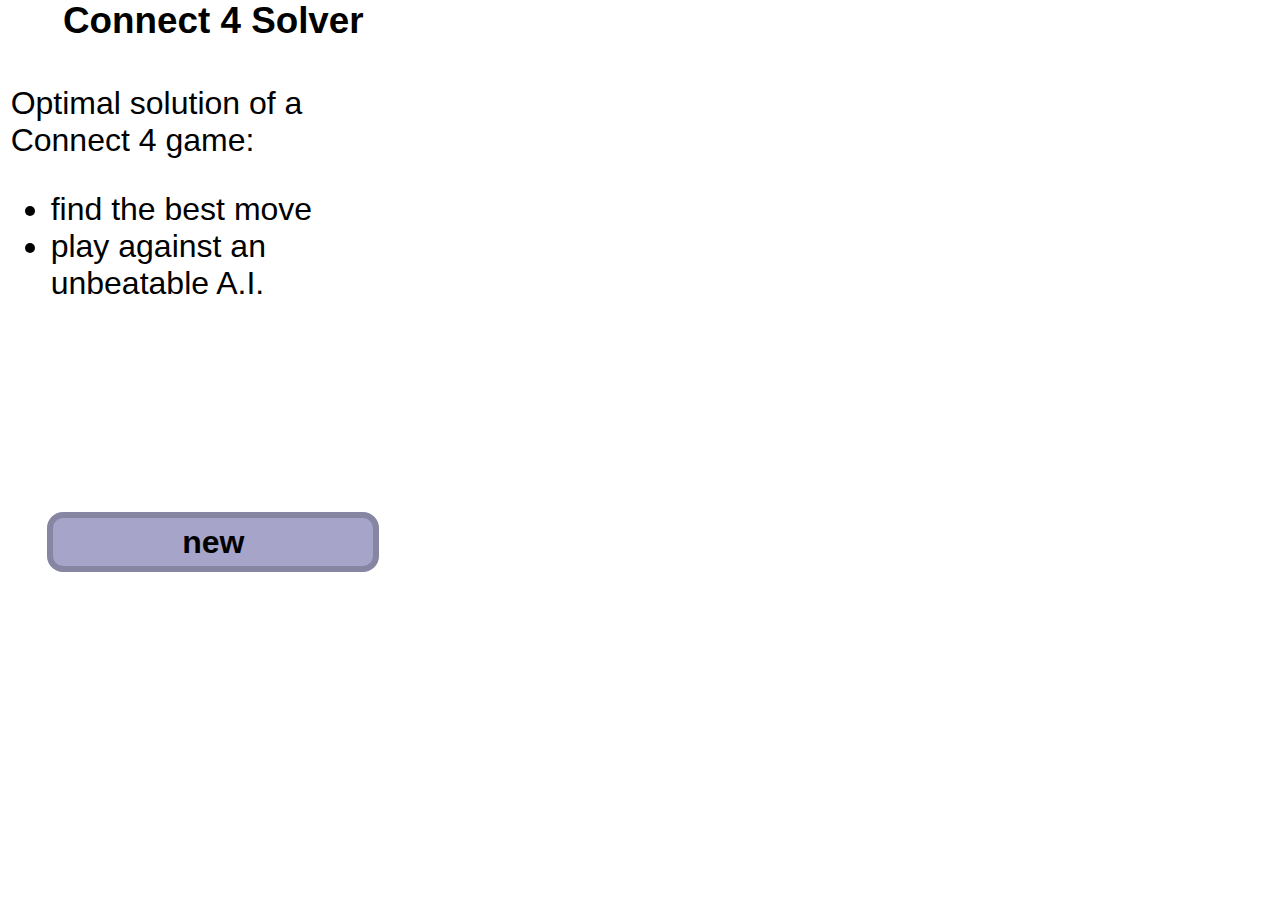
==== connections.html @ bde816ba "Initial clean-up from connect 4 solver" ====
<!DOCTYPE html>
<html prefix="og: http://ogp.me/ns#" lang="en">
    <head>
        <meta http-equiv="Content-Type" content="text/html; charset=UTF-8">

        <meta name="viewport" content="width=device-width, height=device-height, initial-scale=1, maximum-scale=1, user-scalable=no">

        <meta property="og:title" content="Connect 4 Solver">
        <meta property="og:url" content="https://connect4.gamesolver.org/en/">
        <meta property="og:site_name" content="Game Solver">
        <meta property="og:image" content="https://connect4.gamesolver.org/image?pos=44433436266">
        <meta property="og:image:type" content="image/png">
        <meta property="og:image:width" content="700">
        <meta property="og:image:height" content="600">
        <meta property="og:type" content="website">
        <meta property="og:description" content="Optimal solution of a Connect 4 game:&lt;ul&gt;&lt;li&gt;find the best move&lt;/li&gt;&lt;li&gt;play against an unbeatable A.I.&lt;/li&gt;&lt;/ul&gt;">
        <meta property="fb:app_id" content="633063193494750">
        <meta name="description" content="Optimal solution of a Connect 4 game:&lt;ul&gt;&lt;li&gt;find the best move&lt;/li&gt;&lt;li&gt;play against an unbeatable A.I.&lt;/li&gt;&lt;/ul&gt;">
        <meta name="twitter:card" content="summary_large_image">
        <meta name="apple-mobile-web-app-capable" content="yes">
        <meta name="mobile-web-app-capable" content="yes">

        <link rel="canonical" href="https://connect4.gamesolver.org/en/">

        <link rel="alternate" hreflang="x-default" href="https://connect4.gamesolver.org/">

        <title>Connect&nbsp;4 Solver</title>

        <script src="jquery-2.1.3.min.js"></script>
        <!--
        <script src="jquery-3.5.1.js"></script>
        -->

        <style>
            body {
              margin: 0;
            }

            div {
              position: absolute;
              text-align: center;
            }

            @media (orientation:portrait) and (min-aspect-ratio: 2/3)  {
              #container {
                width: 66.6666666667vh;
                height: 100vh;
                top: 0;
                left:calc(50vw - 33.3333333333vh);
              }
              html {font-size: 2.5vh;}
            }

            @media (orientation:portrait) and (max-aspect-ratio: 2/3)  {
              #container {
                width: 100vw;
                height: 150vw;
                top: 0;
                left:0;
              }
              html {font-size: 3.75vw;}
            }

            @media (orientation:landscape) and (min-aspect-ratio: 3/2) {
              #container {
                width: 150vh;
                height: 100vh;
                top:0;
                left: calc(50vw - 75vh);
              }
              html {font-size: 3.75vh;}
            }

            @media (orientation:landscape) and (max-aspect-ratio: 3/2) {
              #container {
                width: 100vw;
                height: 66.6666666667vw;
                top: 0;
                left:0;
              }
              html {font-size: 2.5vw;}
            }

            @media (orientation:portrait) {
              #nav {
                left:0%;
                top:0%;
                width:100%;
                height:33.3333333333%;
              }
              #board {
                left:0;
                top: 33.3333333333%;
                width: 100%;
                height: 66.6666666667%;
              }
              #title {left:0%;top:0%; width:50%; height:20%;}
              #description {left:51.25%;top:0%; width:47.25%; height:60%;}
              #button_div {left:0%; top:20%; width:50%; height:80%;}
              #player_div {left:50%; top:60%; width:50%; height:40%;}
            }

            @media (orientation:landscape) {
              #nav {
                left: 0%;
                top:0%;
                width: 33.3333333333%;
                height:100%;
              }
              #board {
                left:33.3333333333%;
                top:0%;
                width: 66.6666666667%;
                height: 100%;
              }
              #title {left:0%; top:0%; width:100%; height:10%;}
              #description {left:2.5%;top:10%; width:95%; height:30%;}
              #button_div {left:0%; top:40%; width:100%; height:40%;}
              #player_div {left:0%; top:80%; width:100%; height:20%;}
            }


            #lang     {top:0%;}
            #about    {top:25%;}
            #new      {top:50%;}
            #back     {top:75%;}
            #player_1 {top:0%;}
            #player_2 {top:50%;}


            div.col0 {left:0%;}
            div.col1 {left:14.285714286%;}
            div.col2 {left:28.571428571%;}
            div.col3 {left:42.857142857%;}
            div.col4 {left:57.142857143%;}
            div.col5 {left:71.428571429%;}
            div.col6 {left:85.714285714%;}

            .button {
              position: absolute;
              width:75%;
              left:0;
              right:0;
              padding:0;
              margin: auto;
              height: 1.5em;
              line-height: 1.5em;
              font-weight: bold;
              border-style: solid;
              border-width: 0.2em;
              border-color: #8685a2;
              background-color: #a6a5c9;
              -webkit-border-radius: 1em;
              -moz-border-radius: 1em;
              border-radius: 0.5em;
              cursor: pointer;
              -moz-user-select: none;
              -webkit-user-select: none;
              -ms-user-select: none;
            }

            .active {
              opacity: 1;
            }

            .inactive {
              opacity: 0.50;
              border-color: #ffffff;
            }

            .languagepicker {
              z-index: 1;
                height: 1.5em;
              width:75%;
                overflow: hidden;
                transition: height .3s ease;
                vertical-align: top;
            }

            .languagepicker a{
                color: #000;
                text-decoration: none;
            }

            .languagepicker li {
                display: block;
                border-top: 0.05em solid #8685a2;
              background-color: #a6a5c9;
            }

            .languagepicker li:first-child {
                border: none;
              background-color: #a6a5c9;
            }

            @media (hover: none) {
              .languagepicker li:first-child a {
                pointer-events: none;
                cursor: default;
              }
            }

            .languagepicker:hover {
                /* don't forget the 0.05em border : nb_line*1.55 - 0.05 */
                height: 15.45em;
            }

            .languagepicker li img {
                margin-right: 0.5em;
                height: 0.75em;
            }

            .languagepicker li:hover {
                background-color:  #d3d3e4;
            }

            #description {
              text-align: left;
            }

            #player_1 {
              background-image:url(red.svg);
              background-size: 1.5em 1.5em;
              background-repeat: no-repeat;
              background-position:left center;
            }
            #player_2 {
              background-image:url(yellow.svg);
              background-size: 1.5em 1.5em;
              background-repeat: no-repeat;
              background-position:left center;
            }


            html {
              font-family: Arial, Helvetica, sans-serif;
            }

            h1 {
              font-size: 1.15em;
              font-weight: bold;
              margin: 0;
            }

            #solution_header {
              left:0;
              top: 85.714285714%;
              width:100%;
              height: 1em;
              line-height: 1em;
            }

            #solution {
              left:0;
              top: 90.476190476%;
              height:9.523809524%;
              width:100%;
            }

            #hide_solution_div {
              left:0;
              top: 90.476190476%;
              height:9.523809524%;
              width:100%;
              z-index: 50;
              background-color: white;
            }

            #about_div {
              top: 0;
              left: 0;
              padding: 2.5%;
              height: 100%;
              display: none;
              background-color: white;
              opacity: 0.95;
              z-index: 100;
              text-align: left;
              overflow-y:auto;
            }


            .board {
              background-image:url(board.svg);
              background-size: 100% 100%;
              background-repeat: no-repeat;
              height:14.285714286%;
              width:14.285714286%;
              z-index:2;
            }

            .solution {
              width: 14.285714286%;
              height: 2em;
              line-height: 2em;
              background-image:none;
              background-size: contain;
              background-repeat: no-repeat;
              background-position: center;
            }

            .win {
              background-image:url(win.png);
              width:14.285714286%;
              height:14.285714286%;
              background-size: 100% 100%;
              background-repeat: no-repeat;
              z-index:1;
            }

            .player1 {
              background-image:url(red.svg);
              width:14.285714286%;
              height:14.285714286%;
              background-size: 100% 100%;
              background-repeat: no-repeat;
              z-index:0;
            }
            .player2 {
              background-image:url(yellow.svg);
              width:14.285714286%;
              height:14.285714286%;
              background-size: 100% 100%;
              background-repeat: no-repeat;
              z-index:0;
            }

        </style>

        <script type="text/javascript">
            //<![CDATA[

            // Connections
            var NB_ROW = 11;
            var NB_COL = 11;

            var stone = [];
            var mark = [];
            var height = [0, 0, 0, 0, 0, 0, 0];
            var moves = [];
            var solutions = [];
            var board = [
              [0, 0, 0, 0, 0, 0],
              [0, 0, 0, 0, 0, 0],
              [0, 0, 0, 0, 0, 0],
              [0, 0, 0, 0, 0, 0],
              [0, 0, 0, 0, 0, 0],
              [0, 0, 0, 0, 0, 0],
              [0, 0, 0, 0, 0, 0]];
            var won = false;
            var player_1_auto = false;
            var player_2_auto = false;


            function auto_play() {
              if(moves.length % 2) return player_2_auto;
              else return player_1_auto;
            }

            function canplay(col) {
              if(auto_play()) return false;
              return !won && height[col] < 6;
            }

            function play(col, dont_compute) {
              board[col][height[col]] = 1 + moves.length % 2;
              drop(stone[moves.length], col, height[col]);
              height[col]++;
              moves.push(col);
              win();
              window.history.replaceState(null, null, get_pos_param());
              if(dont_compute) return;
              print_solution();
            }

            function click_handler(col) {
              return function () {
                if(canplay(col)) {
                  play(col);
                  ga('send', 'event', 'game', 'game_play');
                }
              };
            }

            function print_next_player() {
              if(won) {
                $("#player_1").removeClass("active").addClass("inactive");
                $("#player_2").removeClass("active").addClass("inactive");
              }
              else if(moves.length % 2 == 0) {
                $("#player_1").removeClass("inactive").addClass("active");
                $("#player_2").removeClass("active").addClass("inactive");
              }
              else {
                $("#player_1").removeClass("active").addClass("inactive");
                $("#player_2").removeClass("inactive").addClass("active");
              }
            }

            function drop(img, x, y) {
              img.css("left", (x*100/7)+"%");
              img.css("top", (-100/7)+"%");
              img.show();
              img.animate({top: ((5-y)*100/7)+"%"}, 400, "linear", show_win);
            }

            function mark_win(x, y, dx, dy) {
              for (var i = 0; i < 4; i++) {
                mark[i].css("left", ((x + i * dx)*100/7) + '%');
                mark[i].css("top", ((5 - (y + i * dy))*100/7) + '%');
              }
            }

            function show_win() {
              if(won)
                for(var i = 0; i < 4; i++) {
                  mark[i].show();
                }
            }


            function win() {
              var x = moves[moves.length - 1];
              var y = height[x] - 1;

              if (y >= 3 && board[x][y - 3] == board[x][y] && board[x][y - 2] == board[x][y] && board[x][y - 1] == board[x][y]) {
                mark_win(x, y, 0, -1);
                won = true;
              }
              for (var dy = -1; dy <= 1; dy++) {
                var nb = 0;
                for (var dx = 1; x + dx < 7 && y + dx * dy < 6 && y + dx * dy >= 0; dx++)
                  if (board[x + dx][y + dx * dy] == board[x][y]) nb++;
                  else break;
                for (var dx = -1; x + dx >= 0 && y + dx * dy < 6 && y + dx * dy >= 0; dx--)
                  if (board[x + dx][y + dx * dy] == board[x][y]) nb++;
                  else break;
                if (nb >= 3) {
                  mark_win(x + dx + 1, y + (dx + 1) * dy, 1, dy);
                  won = true;
                }
              }
            }


            function get_pos() {
              var pos = "";
              for (var i = 0; i < moves.length; i++) pos = pos + (moves[i] + 1);
              return pos;
            }

            function get_pos_param() {
              var pos=get_pos();
              if(pos == "") return location.pathname;
              else return "?pos=" + pos;
            }

            function  print_solution() {
              print_next_player();

              if(won) {
                var player = moves.length%2 == 0 ? "Yellow" : "Red";
                var message = "[1] won".replace("[1]", player);
                $("#solution_header").text(message);
                $(".solution").text("").css("background-image","none");
                ga('send', 'event', 'game', 'game_end');
                return;
              }
              if(moves.length == 42) {
                var message = "Draw game";
                $("#solution_header").text(message);
                $(".solution").text("").css("background-image","none");
                ga('send', 'event', 'game', 'game_end');
                return;
              }

              var json = solutions[moves.length];
              if(json === undefined || json.pos !== get_pos()) { //TODO check != ??
                compute_solution();
                return;
              }

              if(auto_play()) {
                var best = -100;
                var possible = [];
                for (var i = 0; i < 7; i++)
                  if(json.score[i] != 100 && json.score[i] > best) {
                    best = json.score[i];
                    possible = [i];
                  }
                  else if(json.score[i] == best) possible.push(i);

                var col = possible[Math.floor((Math.random() * possible.length))];
                play(col);
              }

              else {

                var best = -100;
                for (var i = 0; i < 7; i++)
                  if(json.score[i] != 100 && json.score[i] > best) best = json.score[i];

                var nb_best = 0;
                for (var i = 0; i < 7; i++)
                  if(best == 0 && json.score[i] == 0) nb_best++;
                  else if(best > 0 && json.score[i] > 0 && json.score[i] != 100) nb_best++;



                for (var i = 0; i < 7; i++) {
                  if(json.score[i] == 100) {
                    $("#sol" + i).text("").css("background-image","none");
                  }
                  else {
                    $("#sol" + i).text(json.score[i]);
                    if(json.score[i] > 0) {
                      if(json.score[i] == best) $("#sol" + i).css("background-image","url(up_star.png)");
                      else $("#sol" + i).css("background-image","url(up.png)");
                    }
                    else if(json.score[i] < 0) {
                      if(json.score[i] == best) $("#sol" + i).css("background-image","url(down_star.png)");
                      else $("#sol" + i).css("background-image","url(down.png)");
                    }
                    else {
                      if(json.score[i] == best) $("#sol" + i).css("background-image","url(neutral_star.png)");
                      else $("#sol" + i).css("background-image","url(neutral.png)");
                    }
                  }
                }

                var message;
                if(best > 0) {
                  var nb_moves = Math.floor((45 - moves.length)/2) - best;
                  if(nb_moves > 1) message = "[1] can win in [2] moves".replace("[2]", nb_moves);
                  else message = "[1] can win in 1 move";
                }
                else if(best < 0) {
                  var nb_moves = Math.floor((44 - moves.length)/2) + best;
                  if(nb_moves > 1) message = "[1] loses in [2] moves".replace("[2]", nb_moves);
                  else message = "[1] loses in 1 move";
                }
                else {
                  message = "[1] can draw";
                }

                var player = moves.length%2 == 0 ? "Red" : "Yellow";
                $("#solution_header").text(message.replace("[1]", player));

              }
            }

            function compute_solution() {
                // TBD MGouin
                return;

              $("#solution_header").text("computing solution... ");
              $(".solution").text("").css("background-image","none");
              $.getJSON("/solve", {pos: get_pos()}, function(json) {
                  solutions[json.pos.length] = json;
                  print_solution();
                  });
            }

            function back(event) {
              if (moves.length > 0) {
                var col = moves.pop();
                height[col]--;
                stone[moves.length].hide();
                board[col][height[col]] = 0;
                if (won) {
                  won = false;
                  $(".win").hide();
                }
                if(auto_play())
                  back();
                else {
                  print_solution();
                  if(event == undefined) history.replaceState(null, null, get_pos_param());
                  else history.pushState(null, null, get_pos_param());
                }
              }
              else if(auto_play()) {
                print_solution();
              }
              ga('send', 'event', 'game', 'game_back');
            }

            function query_param(key) {
                var match = location.search.match(new RegExp("[?&]"+key+"=([^&]+)(&|$)"));
                return (match == null) ? "" : match[1];
            }

            function reset() {
              if(moves.length > 0) {
                moves = [];
                for(var i =0; i < 7; i++) {
                  height[i] = 0;
                  for(var j =0; j < 6; j++) board[i][j] = 0;
                }
                won = false;
                $(".win").hide();
                $(".player1").hide();
                $(".player2").hide();
                print_solution();
                history.replaceState(null, null, get_pos_param());
              }
              ga('send', 'event', 'game', 'game_reset');
            }

            function init() {
              for (var x = 0; x < 7; x++) {
                for (var y = 0; y < 6; y++) {
                  var v = $("<div/>");
                  v.addClass("board");
                  v.css("left", (x*100/7)+'%');
                  v.css("top",  ((5-y)*100/7)+'%');
                  v.click(click_handler(x));
                  v.appendTo("#board");
                }
              }

              /*
              for (i = 0; i < 42; i++) {
                var v = $("<div/>");
                if (i % 2 === 0) v.addClass("player1");
                else v.addClass("player2");
                v.hide();
                v.appendTo("#board");
                stone[i] = v;
              }
              for (i = 0; i < 4; i++) {
                var v = $("<div/>");
                v.addClass("win");
                v.hide();
                v.appendTo("#board");
                mark[i] = v;
              }
              */

              /*
              var pos = query_param("pos");
              history.replaceState(null, null, "");
              history.pushState(null, null, "");
              $(window).on("popstate", back);

              while(pos.length > 0) {
                var c = pos.charCodeAt(0) - "1".charCodeAt(0);
                if(c >= 0 && c <= 6 && canplay(c)) play(c, true);
                else break;
                pos = pos.substr(1);
              }
              print_solution();
              */
            }

            function about() {
              if($("#about_div").is(":visible")) ga('send', 'event', 'about', 'about_hide');
              else ga('send', 'event', 'about', 'about_show');
              $("#about_div").fadeToggle();
            }

            function toggle_solution() {
              if($("#hide_solution_div").is(":visible")) ga('send', 'event', 'solution', 'solution_show');
              else ga('send', 'event', 'solution', 'solution_hide');
              $("#hide_solution_div").fadeToggle();
            }

            function toggle_player1() {
              if(player_1_auto) {
                $("#player_1").text("manual");
                player_1_auto = false;
                ga('send', 'event', 'autoplay', 'autoplay_off');
              }
              else {
                $("#player_1").text("auto");
                $("#player_2").text("manual");
                player_1_auto = true;
                player_2_auto = false;
                print_solution();
                ga('send', 'event', 'autoplay', 'autoplay_on');
              }
            }

            function toggle_player2() {
              if(player_2_auto) {
                $("#player_2").text("manual");
                player_2_auto = false;
                ga('send', 'event', 'autoplay', 'autoplay_off');
              }
              else {
                $("#player_2").text("auto");
                $("#player_1").text("manual");
                player_2_auto = true;
                player_1_auto = false;
                print_solution();
                ga('send', 'event', 'autoplay', 'autoplay_on');
              }
            }

            $(window).load(function(){init();});

            //]]>
        </script>
    </head>

    <body>
        <div id="container">
            <div id="nav" class="ui-widget">
                <div id="title"><h1>Connect&nbsp;4 Solver</h1></div>
                <div id="description">Optimal solution of a Connect&nbsp;4 game:<ul><li>find the best move</li><li>play against an unbeatable A.I.</li></ul></div>

                <div id="button_div">
                    <!-- TBD MGouin: 
                    <div id="about" onclick="about()" class="button">about</div>
                    -->
                    <div id="new" onclick="reset()" class="button">new</div>
                    <!-- TBD MGouin: 
                    <div id="back" onclick="back()" class="button">back</div>
                    -->
                </div>
                <!-- TBD MGouin: 
                <div id="player_div">
                    <div id="player_1" class="button active" onclick="toggle_player1()">manual</div>
                    <div id="player_2" class="button inactive" onclick="toggle_player2()">manual</div>
                </div>
                -->
            </div>

            <div id="board">
<!-- TBD MGouin: 
                <div class="board" style="left: 0%; top: 71.4286%;"></div>
                <div class="board" style="left: 0%; top: 57.1429%;"></div>
                <div class="board" style="left: 0%; top: 42.8571%;"></div>
                <div class="board" style="left: 0%; top: 28.5714%;"></div>
                <div class="board" style="left: 0%; top: 14.2857%;"></div>
                <div class="board" style="left: 0%; top: 0%;"></div>
                <div class="board" style="left: 14.2857%; top: 71.4286%;"></div>
                <div class="board" style="left: 14.2857%; top: 57.1429%;"></div>
                <div class="board" style="left: 14.2857%; top: 42.8571%;"></div>
                <div class="board" style="left: 14.2857%; top: 28.5714%;"></div>
                <div class="board" style="left: 14.2857%; top: 14.2857%;"></div>
                <div class="board" style="left: 14.2857%; top: 0%;"></div>
                <div class="board" style="left: 28.5714%; top: 71.4286%;"></div>
                <div class="board" style="left: 28.5714%; top: 57.1429%;"></div>
                <div class="board" style="left: 28.5714%; top: 42.8571%;"></div>
                <div class="board" style="left: 28.5714%; top: 28.5714%;"></div>
                <div class="board" style="left: 28.5714%; top: 14.2857%;"></div>
                <div class="board" style="left: 28.5714%; top: 0%;"></div>
                <div class="board" style="left: 42.8571%; top: 71.4286%;"></div>
                <div class="board" style="left: 42.8571%; top: 57.1429%;"></div>
                <div class="board" style="left: 42.8571%; top: 42.8571%;"></div>
                <div class="board" style="left: 42.8571%; top: 28.5714%;"></div>
                <div class="board" style="left: 42.8571%; top: 14.2857%;"></div>
                <div class="board" style="left: 42.8571%; top: 0%;"></div>
                <div class="board" style="left: 57.1429%; top: 71.4286%;"></div>
                <div class="board" style="left: 57.1429%; top: 57.1429%;"></div>
                <div class="board" style="left: 57.1429%; top: 42.8571%;"></div>
                <div class="board" style="left: 57.1429%; top: 28.5714%;"></div>
                <div class="board" style="left: 57.1429%; top: 14.2857%;"></div>
                <div class="board" style="left: 57.1429%; top: 0%;"></div>
                <div class="board" style="left: 71.4286%; top: 71.4286%;"></div>
                <div class="board" style="left: 71.4286%; top: 57.1429%;"></div>
                <div class="board" style="left: 71.4286%; top: 42.8571%;"></div>
                <div class="board" style="left: 71.4286%; top: 28.5714%;"></div>
                <div class="board" style="left: 71.4286%; top: 14.2857%;"></div>
                <div class="board" style="left: 71.4286%; top: 0%;"></div>
                <div class="board" style="left: 85.7143%; top: 71.4286%;"></div>
                <div class="board" style="left: 85.7143%; top: 57.1429%;"></div>
                <div class="board" style="left: 85.7143%; top: 42.8571%;"></div>
                <div class="board" style="left: 85.7143%; top: 28.5714%;"></div>
                <div class="board" style="left: 85.7143%; top: 14.2857%;"></div>
                <div class="board" style="left: 85.7143%; top: 0%;"></div>
                <div class="player1" style="display: none;"></div>
                <div class="player2" style="display: none;"></div>
                <div class="player1" style="display: none;"></div>
                <div class="player2" style="display: none;"></div>
                <div class="player1" style="display: none;"></div>
                <div class="player2" style="display: none;"></div>
                <div class="player1" style="display: none;"></div>
                <div class="player2" style="display: none;"></div>
                <div class="player1" style="display: none;"></div>
                <div class="player2" style="display: none;"></div>
                <div class="player1" style="display: none;"></div>
                <div class="player2" style="display: none;"></div>
                <div class="player1" style="display: none;"></div>
                <div class="player2" style="display: none;"></div>
                <div class="player1" style="display: none;"></div>
                <div class="player2" style="display: none;"></div>
                <div class="player1" style="display: none;"></div>
                <div class="player2" style="display: none;"></div>
                <div class="player1" style="display: none;"></div>
                <div class="player2" style="display: none;"></div>
                <div class="player1" style="display: none;"></div>
                <div class="player2" style="display: none;"></div>
                <div class="player1" style="display: none;"></div>
                <div class="player2" style="display: none;"></div>
                <div class="player1" style="display: none;"></div>
                <div class="player2" style="display: none;"></div>
                <div class="player1" style="display: none;"></div>
                <div class="player2" style="display: none;"></div>
                <div class="player1" style="display: none;"></div>
                <div class="player2" style="display: none;"></div>
                <div class="player1" style="display: none;"></div>
                <div class="player2" style="display: none;"></div>
                <div class="player1" style="display: none;"></div>
                <div class="player2" style="display: none;"></div>
                <div class="player1" style="display: none;"></div>
                <div class="player2" style="display: none;"></div>
                <div class="player1" style="display: none;"></div>
                <div class="player2" style="display: none;"></div>
                <div class="player1" style="display: none;"></div>
                <div class="player2" style="display: none;"></div>
                <div class="player1" style="display: none;"></div>
                <div class="player2" style="display: none;"></div>
                <div class="win" style="display: none;"></div>
                <div class="win" style="display: none;"></div>
                <div class="win" style="display: none;"></div>
                <div class="win" style="display: none;"></div>
-->

            </div>

            <!-- TBD MGouin:
            <div id="about_div" onclick="about()">
                <h4>Rules of the Game</h4>
                <p><a href="https://en.wikipedia.org/wiki/Connect_Four">Connect Four</a> (or <em>Four in a Row</em>) is a two-player strategy game. Each player takes turns dropping a chip of his color into a column. The first player to align four chips wins.</p>

                <h4>History</h4>
                <p>The Connect 4 game is a solved strategy game: the first player (Red) has a winning strategy allowing him to always win. The game has been independently solved by James Dow Allen and Victor Allis in 1988.</p>

                <h4>Connect 4 Solver</h4>
                <p>This Connect 4 solver computes the exact outcome of any position assuming both players play perfectly. A score can be displayed for each playable column: winning moves have a positive score and losing moves have a negative score. The absolute value of the score gives you the number of moves <em>before</em> the end of the game. Hence the best moves have the highest scores. You can play against the Artificial Intelligence by toggling the manual/auto mode of a player.</p>

                <h4>The Algorithm</h4>
                <p>The solver uses <a href="https://en.wikipedia.org/wiki/Alpha%E2%80%93beta_pruning">alpha beta pruning</a>. You can read the following tutorial (with source code) explaining <a href="http://blog.gamesolver.org/">how to solve Connect Four</a>.</p>

                <h4>The Author: <a href="https://fr.linkedin.com/in/pascalpons">Pascal Pons</a></h4>
                <p>Do not hesitate to send me comments, suggestions, or bug reports at <a href="mailto:connect4@gamesolver.org">connect4@gamesolver.org</a>.</p>

                <h4>Translation</h4>
                <p>You can contribute to the translation of this website in other languages by providing a translated version of this <a href="https://connect4.gamesolver.org/i18n.properties">localization file</a>. A big thank you to the translators: </p><ul><li>(RU) Slava</li><li>(TR) <a href="https://github.com/ek33">Ekrem</a></li><li>(SE) Speeder</li><li>(PT) Nhaar</li><li>(ES) Francisco</li><li>(DE) Lenny5156</li><li>(ZH) Michael</li></ul><p></p>
            </div>
            -->

        </div>
    </body>
</html>
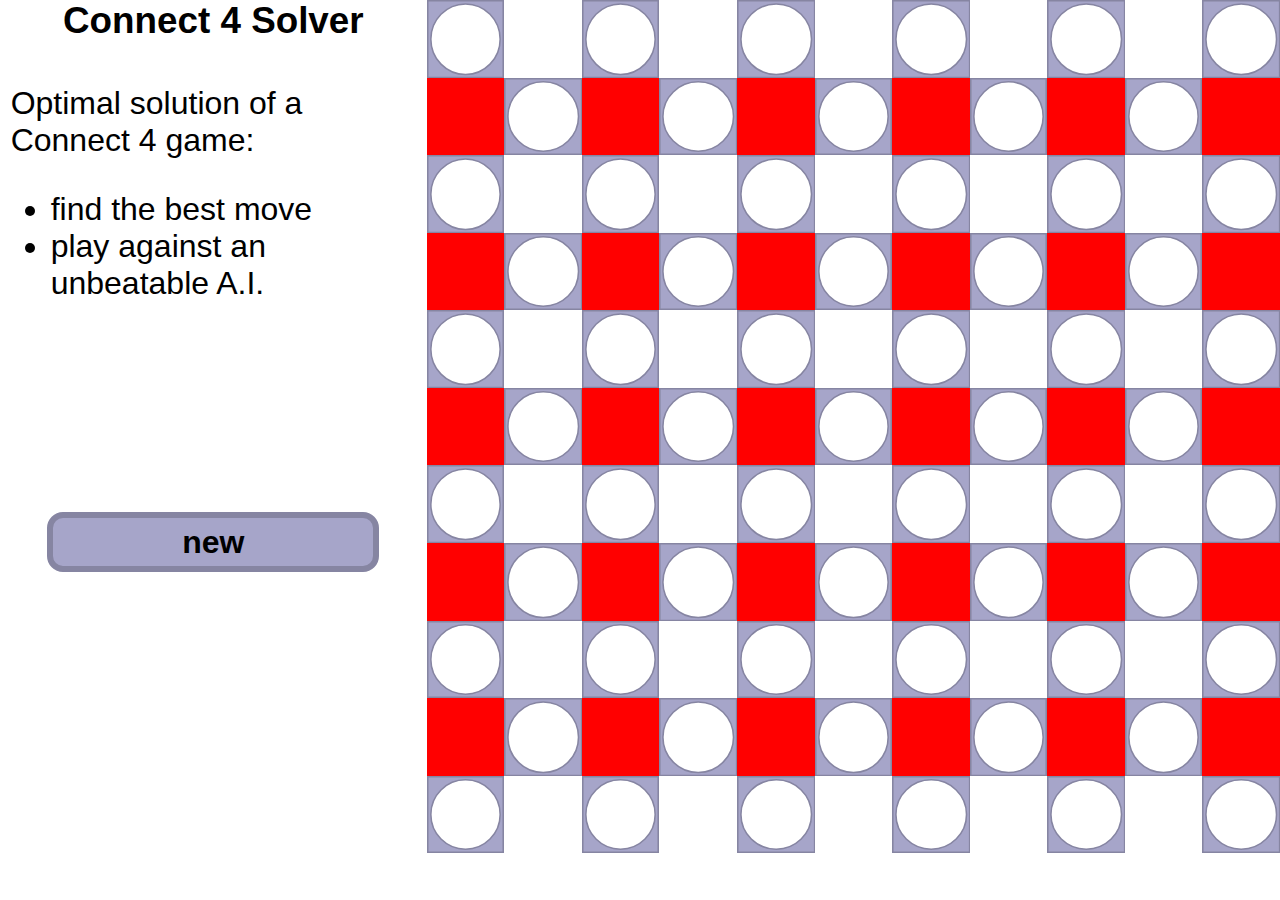
==== commit a4533383: "Board start to looks like connections" ====
--- a/connections.html
+++ b/connections.html
@@ -26,10 +26,10 @@
 
         <title>Connect&nbsp;4 Solver</title>
 
+        <!--
         <script src="jquery-2.1.3.min.js"></script>
-        <!--
+        -->
         <script src="jquery-3.5.1.js"></script>
-        -->
 
         <style>
             body {
@@ -128,6 +128,7 @@
             #player_2 {top:50%;}
 
 
+            /*
             div.col0 {left:0%;}
             div.col1 {left:14.285714286%;}
             div.col2 {left:28.571428571%;}
@@ -135,6 +136,7 @@
             div.col4 {left:57.142857143%;}
             div.col5 {left:71.428571429%;}
             div.col6 {left:85.714285714%;}
+            */
 
             .button {
               position: absolute;
@@ -284,13 +286,33 @@
               background-image:url(board.svg);
               background-size: 100% 100%;
               background-repeat: no-repeat;
-              height:14.285714286%;
-              width:14.285714286%;
+              height:calc(100% / 11);
+              width:calc(100% / 11);
               z-index:2;
             }
 
+            .board_pin_red {
+              /*background-image:url(board.svg); TBD MGouin*/
+              background-color: red;
+              background-size: 100% 100%;
+              background-repeat: no-repeat;
+              height:calc(100% / 11);
+              width:calc(100% / 11);
+              z-index:2;
+            }
+
+            .board_pin_white {
+              /*background-image:url(board.svg); TBD MGouin*/
+              background-color: white;
+              background-size: 100% 100%;
+              background-repeat: no-repeat;
+              height:calc(100% / 11);
+              width:calc(100% / 11);
+              z-index:2;
+            }
+
             .solution {
-              width: 14.285714286%;
+              width: calc(100% / 7);
               height: 2em;
               line-height: 2em;
               background-image:none;
@@ -301,8 +323,8 @@
 
             .win {
               background-image:url(win.png);
-              width:14.285714286%;
-              height:14.285714286%;
+              width:calc(100% / 7);
+              height:calc(100% / 7);
               background-size: 100% 100%;
               background-repeat: no-repeat;
               z-index:1;
@@ -310,16 +332,16 @@
 
             .player1 {
               background-image:url(red.svg);
-              width:14.285714286%;
-              height:14.285714286%;
+              width:calc(100% / 7);
+              height:calc(100% / 7);
               background-size: 100% 100%;
               background-repeat: no-repeat;
               z-index:0;
             }
             .player2 {
               background-image:url(yellow.svg);
-              width:14.285714286%;
-              height:14.285714286%;
+              width:calc(100% / 7);
+              height:calc(100% / 7);
               background-size: 100% 100%;
               background-repeat: no-repeat;
               z-index:0;
@@ -373,11 +395,12 @@
               print_solution();
             }
 
-            function click_handler(col) {
+            function click_handler(row, col) {
               return function () {
+                  return; // TBD MGouin
                 if(canplay(col)) {
                   play(col);
-                  ga('send', 'event', 'game', 'game_play');
+                  //ga('send', 'event', 'game', 'game_play');
                 }
               };
             }
@@ -417,7 +440,6 @@
                   mark[i].show();
                 }
             }
-
 
             function win() {
               var x = moves[moves.length - 1];
@@ -604,17 +626,34 @@
                 print_solution();
                 history.replaceState(null, null, get_pos_param());
               }
-              ga('send', 'event', 'game', 'game_reset');
+              //ga('send', 'event', 'game', 'game_reset');
+            }
+
+            function isOdd(x) {
+                return x % 2 != 0;
+            }
+
+            function isEven(x) {
+                return !isOdd(x);
+            }
+
+            function getPositionType(row, col) {
+                if (isOdd(row) && isEven(col))
+                    return "board_pin_red";
+                if (isEven(row) && isOdd(col))
+                    return "board_pin_white";
+                return "board";
             }
 
             function init() {
-              for (var x = 0; x < 7; x++) {
-                for (var y = 0; y < 6; y++) {
+              for (var i = 0; i < NB_ROW; i++) {
+                for (var j = 0; j < NB_COL; j++) {
                   var v = $("<div/>");
-                  v.addClass("board");
-                  v.css("left", (x*100/7)+'%');
-                  v.css("top",  ((5-y)*100/7)+'%');
-                  v.click(click_handler(x));
+                  //v.addClass("board");
+                  v.addClass(getPositionType(i, j));
+                  v.css("left", (j * 100 / NB_COL) + '%');
+                  v.css("top",  ((NB_ROW - 1 - i) * 100 / Math.max(NB_ROW, NB_COL)) + '%');
+                  v.click(click_handler(i, j));
                   v.appendTo("#board");
                 }
               }
@@ -654,14 +693,10 @@
             }
 
             function about() {
-              if($("#about_div").is(":visible")) ga('send', 'event', 'about', 'about_hide');
-              else ga('send', 'event', 'about', 'about_show');
               $("#about_div").fadeToggle();
             }
 
             function toggle_solution() {
-              if($("#hide_solution_div").is(":visible")) ga('send', 'event', 'solution', 'solution_show');
-              else ga('send', 'event', 'solution', 'solution_hide');
               $("#hide_solution_div").fadeToggle();
             }
 
@@ -669,7 +704,6 @@
               if(player_1_auto) {
                 $("#player_1").text("manual");
                 player_1_auto = false;
-                ga('send', 'event', 'autoplay', 'autoplay_off');
               }
               else {
                 $("#player_1").text("auto");
@@ -677,7 +711,6 @@
                 player_1_auto = true;
                 player_2_auto = false;
                 print_solution();
-                ga('send', 'event', 'autoplay', 'autoplay_on');
               }
             }
 
@@ -685,7 +718,6 @@
               if(player_2_auto) {
                 $("#player_2").text("manual");
                 player_2_auto = false;
-                ga('send', 'event', 'autoplay', 'autoplay_off');
               }
               else {
                 $("#player_2").text("auto");
@@ -693,11 +725,11 @@
                 player_2_auto = true;
                 player_1_auto = false;
                 print_solution();
-                ga('send', 'event', 'autoplay', 'autoplay_on');
-              }
-            }
-
-            $(window).load(function(){init();});
+              }
+            }
+
+            //$(window).load(function(){init();});
+            $(window).on('load', function(){init();});
 
             //]]>
         </script>
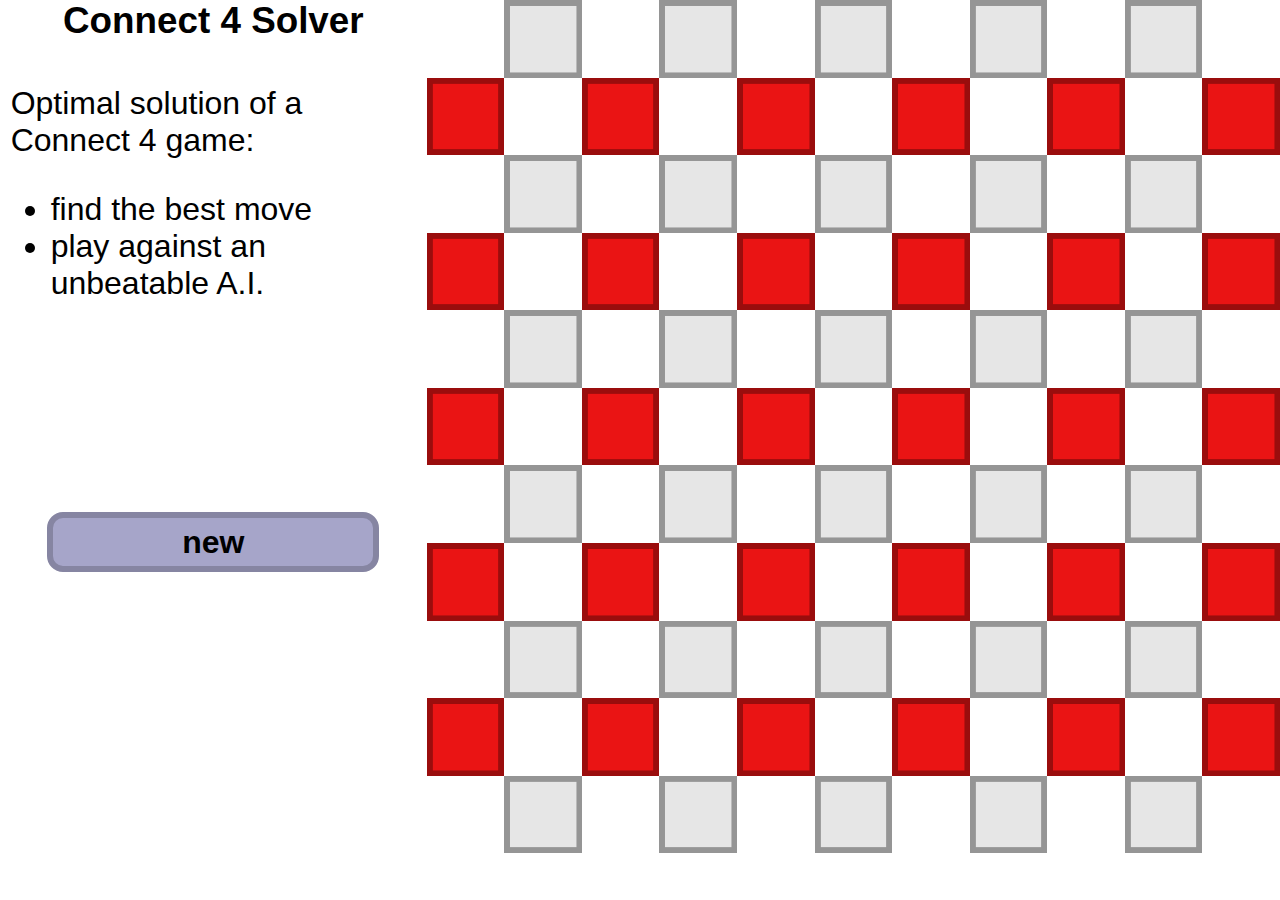
==== commit 662ad519: "Pin working" ====
--- a/connections.html
+++ b/connections.html
@@ -283,7 +283,7 @@
 
 
             .board {
-              background-image:url(board.svg);
+              /*background-image:url(board.svg);*/
               background-size: 100% 100%;
               background-repeat: no-repeat;
               height:calc(100% / 11);
@@ -292,8 +292,7 @@
             }
 
             .board_pin_red {
-              /*background-image:url(board.svg); TBD MGouin*/
-              background-color: red;
+              background-image:url(pin_red.svg);
               background-size: 100% 100%;
               background-repeat: no-repeat;
               height:calc(100% / 11);
@@ -302,8 +301,7 @@
             }
 
             .board_pin_white {
-              /*background-image:url(board.svg); TBD MGouin*/
-              background-color: white;
+              background-image:url(pin_white.svg);
               background-size: 100% 100%;
               background-repeat: no-repeat;
               height:calc(100% / 11);
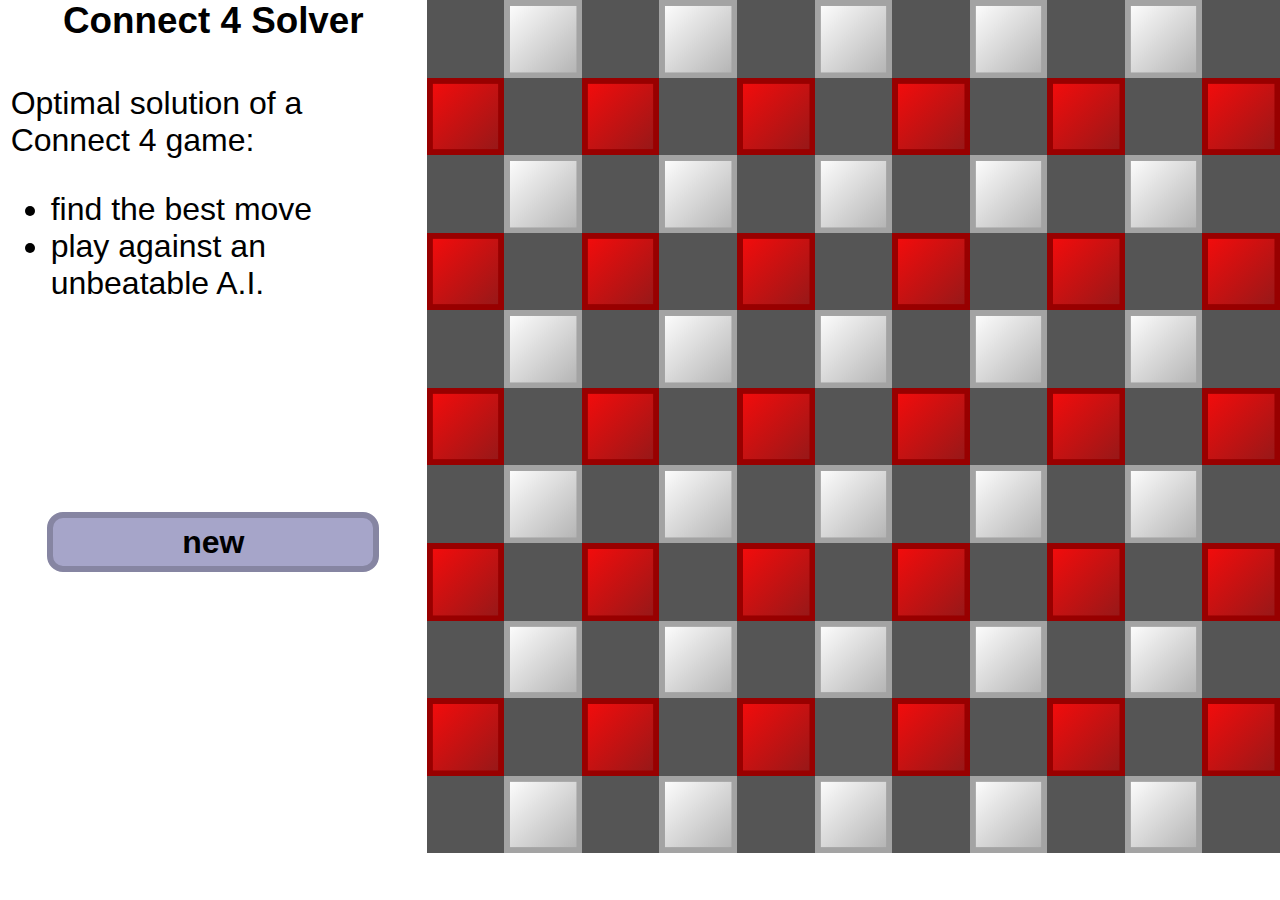
==== commit 763211b8: "look update" ====
--- a/connections.html
+++ b/connections.html
@@ -119,6 +119,9 @@
               #player_div {left:0%; top:80%; width:100%; height:20%;}
             }
 
+            #board {
+              background-color: #555555;
+            }
 
             #lang     {top:0%;}
             #about    {top:25%;}
@@ -283,9 +286,11 @@
 
 
             .board {
-              /*background-image:url(board.svg);*/
+              /*
+              background-image:url(board.svg);
               background-size: 100% 100%;
               background-repeat: no-repeat;
+              */
               height:calc(100% / 11);
               width:calc(100% / 11);
               z-index:2;
@@ -395,6 +400,7 @@
 
             function click_handler(row, col) {
               return function () {
+                  console.info("click on " + row + " " + col);
                   return; // TBD MGouin
                 if(canplay(col)) {
                   play(col);
@@ -647,11 +653,12 @@
               for (var i = 0; i < NB_ROW; i++) {
                 for (var j = 0; j < NB_COL; j++) {
                   var v = $("<div/>");
-                  //v.addClass("board");
                   v.addClass(getPositionType(i, j));
                   v.css("left", (j * 100 / NB_COL) + '%');
                   v.css("top",  ((NB_ROW - 1 - i) * 100 / Math.max(NB_ROW, NB_COL)) + '%');
-                  v.click(click_handler(i, j));
+                  if (getPositionType(i, j) == "board") {
+                      v.click(click_handler(i, j));
+                  }
                   v.appendTo("#board");
                 }
               }
@@ -757,97 +764,6 @@
             </div>
 
             <div id="board">
-<!-- TBD MGouin: 
-                <div class="board" style="left: 0%; top: 71.4286%;"></div>
-                <div class="board" style="left: 0%; top: 57.1429%;"></div>
-                <div class="board" style="left: 0%; top: 42.8571%;"></div>
-                <div class="board" style="left: 0%; top: 28.5714%;"></div>
-                <div class="board" style="left: 0%; top: 14.2857%;"></div>
-                <div class="board" style="left: 0%; top: 0%;"></div>
-                <div class="board" style="left: 14.2857%; top: 71.4286%;"></div>
-                <div class="board" style="left: 14.2857%; top: 57.1429%;"></div>
-                <div class="board" style="left: 14.2857%; top: 42.8571%;"></div>
-                <div class="board" style="left: 14.2857%; top: 28.5714%;"></div>
-                <div class="board" style="left: 14.2857%; top: 14.2857%;"></div>
-                <div class="board" style="left: 14.2857%; top: 0%;"></div>
-                <div class="board" style="left: 28.5714%; top: 71.4286%;"></div>
-                <div class="board" style="left: 28.5714%; top: 57.1429%;"></div>
-                <div class="board" style="left: 28.5714%; top: 42.8571%;"></div>
-                <div class="board" style="left: 28.5714%; top: 28.5714%;"></div>
-                <div class="board" style="left: 28.5714%; top: 14.2857%;"></div>
-                <div class="board" style="left: 28.5714%; top: 0%;"></div>
-                <div class="board" style="left: 42.8571%; top: 71.4286%;"></div>
-                <div class="board" style="left: 42.8571%; top: 57.1429%;"></div>
-                <div class="board" style="left: 42.8571%; top: 42.8571%;"></div>
-                <div class="board" style="left: 42.8571%; top: 28.5714%;"></div>
-                <div class="board" style="left: 42.8571%; top: 14.2857%;"></div>
-                <div class="board" style="left: 42.8571%; top: 0%;"></div>
-                <div class="board" style="left: 57.1429%; top: 71.4286%;"></div>
-                <div class="board" style="left: 57.1429%; top: 57.1429%;"></div>
-                <div class="board" style="left: 57.1429%; top: 42.8571%;"></div>
-                <div class="board" style="left: 57.1429%; top: 28.5714%;"></div>
-                <div class="board" style="left: 57.1429%; top: 14.2857%;"></div>
-                <div class="board" style="left: 57.1429%; top: 0%;"></div>
-                <div class="board" style="left: 71.4286%; top: 71.4286%;"></div>
-                <div class="board" style="left: 71.4286%; top: 57.1429%;"></div>
-                <div class="board" style="left: 71.4286%; top: 42.8571%;"></div>
-                <div class="board" style="left: 71.4286%; top: 28.5714%;"></div>
-                <div class="board" style="left: 71.4286%; top: 14.2857%;"></div>
-                <div class="board" style="left: 71.4286%; top: 0%;"></div>
-                <div class="board" style="left: 85.7143%; top: 71.4286%;"></div>
-                <div class="board" style="left: 85.7143%; top: 57.1429%;"></div>
-                <div class="board" style="left: 85.7143%; top: 42.8571%;"></div>
-                <div class="board" style="left: 85.7143%; top: 28.5714%;"></div>
-                <div class="board" style="left: 85.7143%; top: 14.2857%;"></div>
-                <div class="board" style="left: 85.7143%; top: 0%;"></div>
-                <div class="player1" style="display: none;"></div>
-                <div class="player2" style="display: none;"></div>
-                <div class="player1" style="display: none;"></div>
-                <div class="player2" style="display: none;"></div>
-                <div class="player1" style="display: none;"></div>
-                <div class="player2" style="display: none;"></div>
-                <div class="player1" style="display: none;"></div>
-                <div class="player2" style="display: none;"></div>
-                <div class="player1" style="display: none;"></div>
-                <div class="player2" style="display: none;"></div>
-                <div class="player1" style="display: none;"></div>
-                <div class="player2" style="display: none;"></div>
-                <div class="player1" style="display: none;"></div>
-                <div class="player2" style="display: none;"></div>
-                <div class="player1" style="display: none;"></div>
-                <div class="player2" style="display: none;"></div>
-                <div class="player1" style="display: none;"></div>
-                <div class="player2" style="display: none;"></div>
-                <div class="player1" style="display: none;"></div>
-                <div class="player2" style="display: none;"></div>
-                <div class="player1" style="display: none;"></div>
-                <div class="player2" style="display: none;"></div>
-                <div class="player1" style="display: none;"></div>
-                <div class="player2" style="display: none;"></div>
-                <div class="player1" style="display: none;"></div>
-                <div class="player2" style="display: none;"></div>
-                <div class="player1" style="display: none;"></div>
-                <div class="player2" style="display: none;"></div>
-                <div class="player1" style="display: none;"></div>
-                <div class="player2" style="display: none;"></div>
-                <div class="player1" style="display: none;"></div>
-                <div class="player2" style="display: none;"></div>
-                <div class="player1" style="display: none;"></div>
-                <div class="player2" style="display: none;"></div>
-                <div class="player1" style="display: none;"></div>
-                <div class="player2" style="display: none;"></div>
-                <div class="player1" style="display: none;"></div>
-                <div class="player2" style="display: none;"></div>
-                <div class="player1" style="display: none;"></div>
-                <div class="player2" style="display: none;"></div>
-                <div class="player1" style="display: none;"></div>
-                <div class="player2" style="display: none;"></div>
-                <div class="win" style="display: none;"></div>
-                <div class="win" style="display: none;"></div>
-                <div class="win" style="display: none;"></div>
-                <div class="win" style="display: none;"></div>
--->
-
             </div>
 
             <!-- TBD MGouin:
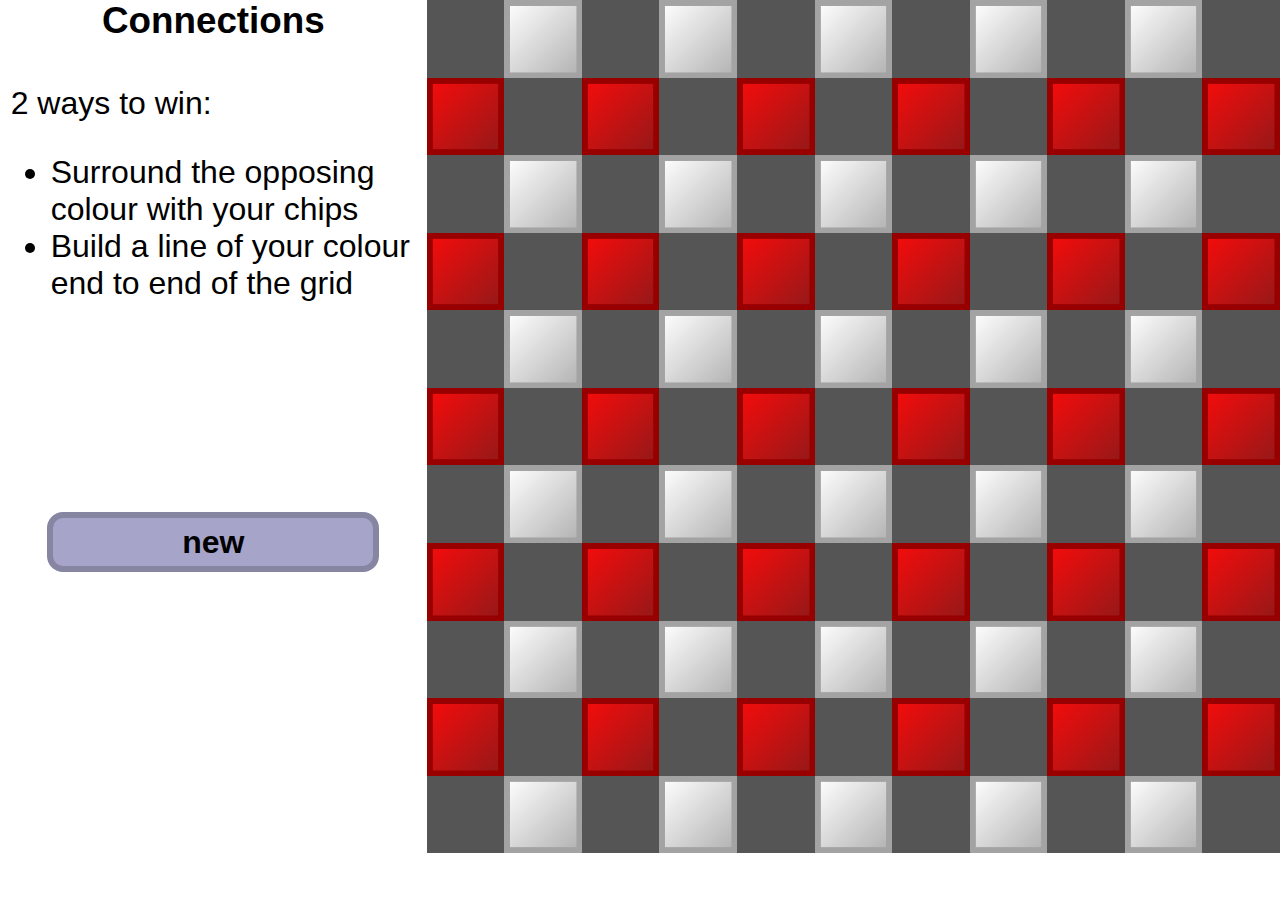
==== commit c0272758: "Implement reset, new better white player look" ====
--- a/connections.html
+++ b/connections.html
@@ -5,7 +5,7 @@
 
         <meta name="viewport" content="width=device-width, height=device-height, initial-scale=1, maximum-scale=1, user-scalable=no">
 
-        <meta property="og:title" content="Connect 4 Solver">
+        <meta property="og:title" content="Connection Game">
         <meta property="og:url" content="https://connect4.gamesolver.org/en/">
         <meta property="og:site_name" content="Game Solver">
         <meta property="og:image" content="https://connect4.gamesolver.org/image?pos=44433436266">
@@ -24,11 +24,8 @@
 
         <link rel="alternate" hreflang="x-default" href="https://connect4.gamesolver.org/">
 
-        <title>Connect&nbsp;4 Solver</title>
-
-        <!--
-        <script src="jquery-2.1.3.min.js"></script>
-        -->
+        <title>Connections</title>
+
         <script src="jquery-3.5.1.js"></script>
 
         <style>
@@ -335,16 +332,16 @@
 
             .player1 {
               background-image:url(red.svg);
-              width:calc(100% / 7);
-              height:calc(100% / 7);
+              width:calc(100% / 11);
+              height:calc(100% / 11);
               background-size: 100% 100%;
               background-repeat: no-repeat;
               z-index:0;
             }
             .player2 {
-              background-image:url(yellow.svg);
-              width:calc(100% / 7);
-              height:calc(100% / 7);
+              background-image:url(white.svg);
+              width:calc(100% / 11);
+              height:calc(100% / 11);
               background-size: 100% 100%;
               background-repeat: no-repeat;
               z-index:0;
@@ -365,13 +362,19 @@
             var moves = [];
             var solutions = [];
             var board = [
-              [0, 0, 0, 0, 0, 0],
-              [0, 0, 0, 0, 0, 0],
-              [0, 0, 0, 0, 0, 0],
-              [0, 0, 0, 0, 0, 0],
-              [0, 0, 0, 0, 0, 0],
-              [0, 0, 0, 0, 0, 0],
-              [0, 0, 0, 0, 0, 0]];
+              [0, 0, 0, 0, 0, 0, 0, 0, 0, 0, 0],
+              [0, 0, 0, 0, 0, 0, 0, 0, 0, 0, 0],
+              [0, 0, 0, 0, 0, 0, 0, 0, 0, 0, 0],
+              [0, 0, 0, 0, 0, 0, 0, 0, 0, 0, 0],
+              [0, 0, 0, 0, 0, 0, 0, 0, 0, 0, 0],
+              [0, 0, 0, 0, 0, 0, 0, 0, 0, 0, 0],
+              [0, 0, 0, 0, 0, 0, 0, 0, 0, 0, 0],
+              [0, 0, 0, 0, 0, 0, 0, 0, 0, 0, 0],
+              [0, 0, 0, 0, 0, 0, 0, 0, 0, 0, 0],
+              [0, 0, 0, 0, 0, 0, 0, 0, 0, 0, 0],
+              [0, 0, 0, 0, 0, 0, 0, 0, 0, 0, 0],
+              ];
+
             var won = false;
             var player_1_auto = false;
             var player_2_auto = false;
@@ -382,29 +385,28 @@
               else return player_1_auto;
             }
 
-            function canplay(col) {
-              if(auto_play()) return false;
-              return !won && height[col] < 6;
-            }
-
-            function play(col, dont_compute) {
-              board[col][height[col]] = 1 + moves.length % 2;
-              drop(stone[moves.length], col, height[col]);
-              height[col]++;
-              moves.push(col);
-              win();
-              window.history.replaceState(null, null, get_pos_param());
-              if(dont_compute) return;
-              print_solution();
+            function canplay(row, col) {
+              return board[row][col] == 0;
+            }
+
+            function play(row, col) {
+              board[row][col] = 1 + moves.length % 2;
+              drop(stone[moves.length], row, col);
+              //height[col]++;
+              moves.push(1000 * row + col);
+              //win();
+              //window.history.replaceState(null, null, get_pos_param());
+              //if(dont_compute) return;
+              //print_solution();
             }
 
             function click_handler(row, col) {
               return function () {
-                  console.info("click on " + row + " " + col);
-                  return; // TBD MGouin
-                if(canplay(col)) {
-                  play(col);
-                  //ga('send', 'event', 'game', 'game_play');
+                console.info("click on " + row + " " + col);
+                if (canplay(row, col)) {
+                  play(row, col);
+                } else {
+                  console.warn("canot play on " + row + " " + col);
                 }
               };
             }
@@ -424,11 +426,13 @@
               }
             }
 
-            function drop(img, x, y) {
-              img.css("left", (x*100/7)+"%");
-              img.css("top", (-100/7)+"%");
+            function drop(img, row, col) {
+              img.css("left", (col * 100 / NB_COL) + '%');
+              img.css("top",  ((NB_ROW - 1 - row) * 100 / Math.max(NB_ROW, NB_COL)) + '%');
+              //img.css("left", (x*100/7)+"%");
+              //img.css("top", (-100/7)+"%");
               img.show();
-              img.animate({top: ((5-y)*100/7)+"%"}, 400, "linear", show_win);
+              //img.animate({top: ((5-y)*100/7)+"%"}, 400, "linear", show_win);
             }
 
             function mark_win(x, y, dx, dy) {
@@ -468,7 +472,6 @@
               }
             }
 
-
             function get_pos() {
               var pos = "";
               for (var i = 0; i < moves.length; i++) pos = pos + (moves[i] + 1);
@@ -482,6 +485,7 @@
             }
 
             function  print_solution() {
+                return; // TBD MGOUIN
               print_next_player();
 
               if(won) {
@@ -489,14 +493,12 @@
                 var message = "[1] won".replace("[1]", player);
                 $("#solution_header").text(message);
                 $(".solution").text("").css("background-image","none");
-                ga('send', 'event', 'game', 'game_end');
                 return;
               }
               if(moves.length == 42) {
                 var message = "Draw game";
                 $("#solution_header").text(message);
                 $(".solution").text("").css("background-image","none");
-                ga('send', 'event', 'game', 'game_end');
                 return;
               }
 
@@ -608,7 +610,6 @@
               else if(auto_play()) {
                 print_solution();
               }
-              ga('send', 'event', 'game', 'game_back');
             }
 
             function query_param(key) {
@@ -619,18 +620,18 @@
             function reset() {
               if(moves.length > 0) {
                 moves = [];
-                for(var i =0; i < 7; i++) {
-                  height[i] = 0;
-                  for(var j =0; j < 6; j++) board[i][j] = 0;
+                for (var i = 0; i < NB_ROW; i++) {
+                  for (var j = 0; j < NB_COL; j++) {
+                    board[i][j] = 0;
+                  }
                 }
                 won = false;
-                $(".win").hide();
+                // $(".win").hide();
                 $(".player1").hide();
                 $(".player2").hide();
-                print_solution();
-                history.replaceState(null, null, get_pos_param());
-              }
-              //ga('send', 'event', 'game', 'game_reset');
+                //print_solution();
+                //history.replaceState(null, null, get_pos_param());
+              }
             }
 
             function isOdd(x) {
@@ -663,8 +664,7 @@
                 }
               }
 
-              /*
-              for (i = 0; i < 42; i++) {
+              for (var i = 0; i < Math.ceil((NB_ROW * NB_COL) / 2); i++) {
                 var v = $("<div/>");
                 if (i % 2 === 0) v.addClass("player1");
                 else v.addClass("player2");
@@ -672,6 +672,8 @@
                 v.appendTo("#board");
                 stone[i] = v;
               }
+
+              /*
               for (i = 0; i < 4; i++) {
                 var v = $("<div/>");
                 v.addClass("win");
@@ -743,8 +745,13 @@
     <body>
         <div id="container">
             <div id="nav" class="ui-widget">
-                <div id="title"><h1>Connect&nbsp;4 Solver</h1></div>
-                <div id="description">Optimal solution of a Connect&nbsp;4 game:<ul><li>find the best move</li><li>play against an unbeatable A.I.</li></ul></div>
+                <div id="title"><h1>Connections</h1></div>
+                <div id="description">2 ways to win:
+                    <ul>
+                        <li>Surround the opposing colour with your chips</li>
+                        <li>Build a line of your colour end to end of the grid</li>
+                    </ul>
+                </div>
 
                 <div id="button_div">
                     <!-- TBD MGouin: 
